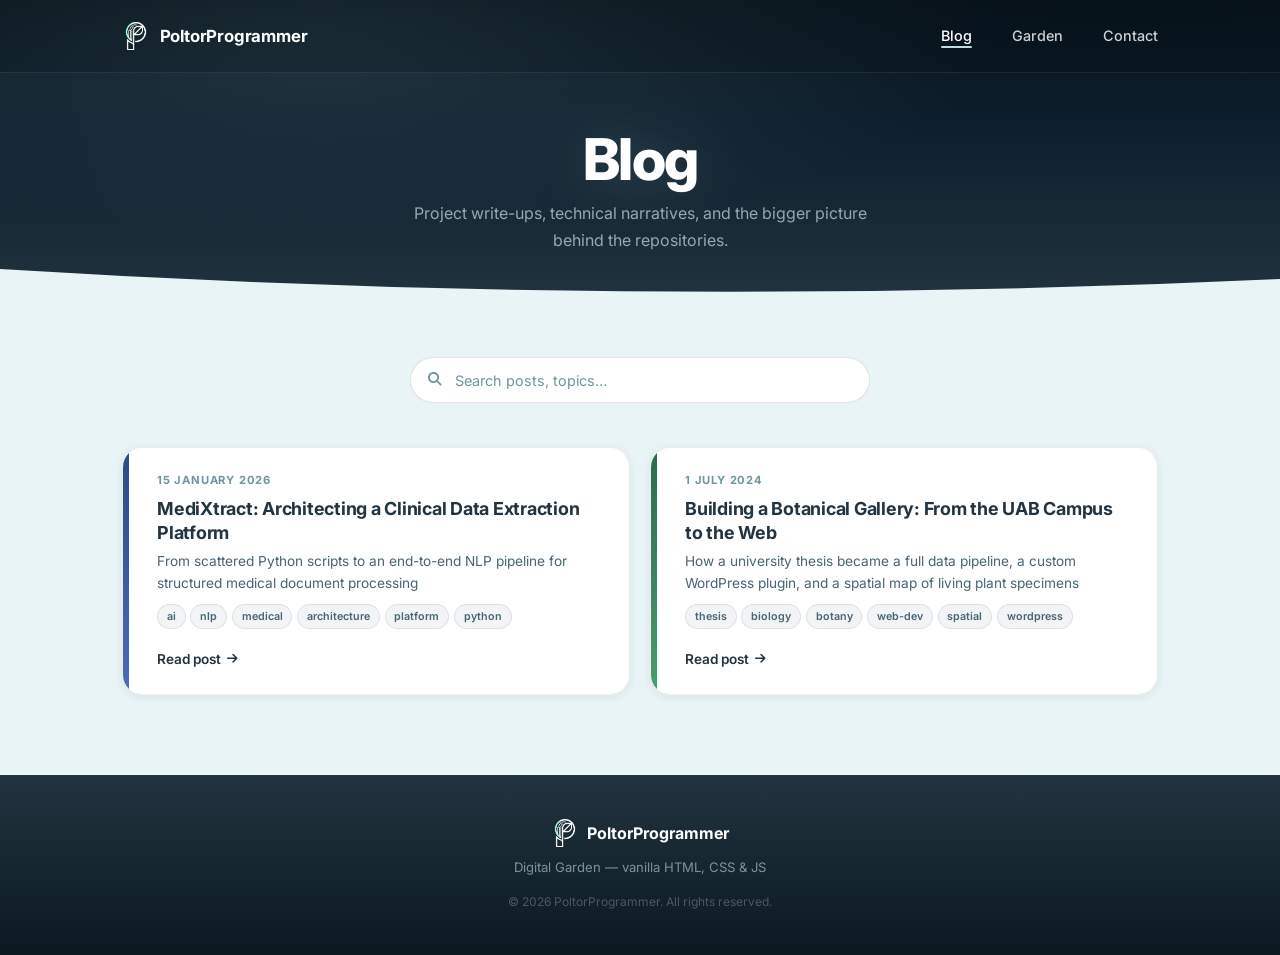
==== blog.html @ 1cb0431d "Refactor portfolio to a blog system, remove old projects, and update page styles" ====
<!DOCTYPE html>
<html lang="en">
<head>
    <meta charset="UTF-8">
    <meta name="viewport" content="width=device-width, initial-scale=1.0">
    <title>Blog — PoltorProgrammer</title>
    <meta name="description" content="Project write-ups, technical narratives, and cross-repository context for the work behind the garden.">

    <link rel="preconnect" href="https://fonts.googleapis.com">
    <link rel="preconnect" href="https://fonts.gstatic.com" crossorigin>
    <link href="https://fonts.googleapis.com/css2?family=Inter:wght@300;400;500;600;700;800&display=swap" rel="stylesheet">
    <link rel="stylesheet" href="https://cdnjs.cloudflare.com/ajax/libs/font-awesome/6.5.0/css/all.min.css">
    <link rel="icon" type="image/png" href="assets/logo/logo-poltorprogrammer-squared.png">
    <link rel="stylesheet" href="css/style.css">
</head>
<body>

    <!-- ── Navbar ────────────────────────────────────────── -->
    <nav class="navbar scrolled" id="navbar">
        <div class="nav-container">
            <a href="index.html" class="nav-logo">
                <span class="logo-icon"><img src="assets/logo/logo-poltorprogrammer-squared.png" alt="PoltorProgrammer Logo" class="logo-img"></span>
                <span>PoltorProgrammer</span>
            </a>
            <ul class="nav-links">
                <li><a href="blog.html"   class="nav-link active-page">Blog</a></li>
                <li><a href="garden.html" class="nav-link">Garden</a></li>
                <li><a href="contact.html" class="nav-link">Contact</a></li>
            </ul>
            <button class="hamburger" id="hamburger" aria-label="Toggle menu">
                <span></span><span></span><span></span>
            </button>
        </div>
        <div class="mobile-nav" id="mobile-nav">
            <a href="blog.html"    class="mobile-link">Blog</a>
            <a href="garden.html"  class="mobile-link">Garden</a>
            <a href="contact.html" class="mobile-link">Contact</a>
        </div>
    </nav>

    <!-- ── Page Header ───────────────────────────────────── -->
    <header class="page-header">
        <div class="container">
            <h1 class="page-header-title">Blog</h1>
            <p class="page-header-sub">Project write-ups, technical narratives, and the bigger picture behind the repositories.</p>
        </div>
        <div class="page-header-curve">
            <svg viewBox="0 0 1440 40" preserveAspectRatio="none" xmlns="http://www.w3.org/2000/svg">
                <path d="M0,0 Q720,40 1440,10 L1440,40 L0,40 Z" fill="#e8f4f6"/>
            </svg>
        </div>
    </header>

    <!-- ── Blog listing ──────────────────────────────────── -->
    <section class="projects-section" style="padding-top:3rem;">
        <div class="container">

            <div class="controls" style="justify-content:flex-start;">
                <div class="search-wrapper">
                    <i class="fas fa-search search-icon"></i>
                    <input type="text" id="search-input" class="search-input" placeholder="Search posts, topics…">
                </div>
            </div>

            <div class="blog-grid" id="blog-grid">
                <div class="blog-loading" id="blog-loading">
                    <div class="loading-spinner"></div>
                    <p>Loading posts…</p>
                </div>
            </div>

            <div class="no-results" id="no-results" style="display:none">
                <i class="fas fa-pencil-alt"></i>
                <p>No posts match your search.</p>
            </div>

        </div>
    </section>

    <!-- ── Footer ────────────────────────────────────────── -->
    <footer class="footer">
        <div class="container">
            <div class="footer-content">
                <div class="footer-brand">
                    <span class="logo-icon"><img src="assets/logo/logo-poltorprogrammer-squared.png" alt="PoltorProgrammer Logo" class="logo-img"></span>
                    <span>PoltorProgrammer</span>
                </div>
                <p class="footer-tagline">Digital Garden — vanilla HTML, CSS &amp; JS</p>
                <p class="footer-copy">© 2026 PoltorProgrammer. All rights reserved.</p>
            </div>
        </div>
    </footer>

    <script src="js/blog.js"></script>
</body>
</html>
---- css/style.css ----
/* =============================================
   VARIABLES & RESET
   ============================================= */
:root {
    --primary:       #476573;
    --primary-light: #6f959e;
    --primary-dark:  #223440;
    --secondary:     #a44125;
    --accent:        #bedde2;
    --bg:            #e8f4f6;
    --text-dark:     #223440;
    --text-mid:      #476573;
    --text-light:    #6f959e;
    --white:         #ffffff;

    --glass:         rgba(255, 255, 255, 0.08);
    --glass-border:  rgba(255, 255, 255, 0.15);

    --shadow-sm:  0 2px 8px  rgba(34, 52, 64, 0.08);
    --shadow-md:  0 4px 20px rgba(34, 52, 64, 0.12);
    --shadow-lg:  0 8px 40px rgba(34, 52, 64, 0.18);
    --shadow-glow:0 0 30px   rgba(111, 149, 158, 0.25);

    --radius-sm: 6px;
    --radius-md: 12px;
    --radius-lg: 20px;
    --radius-xl: 50px;

    --transition:      0.3s ease;
    --transition-slow: 0.5s cubic-bezier(0.4, 0, 0.2, 1);

    --container:  1100px;
    --nav-height: 72px;
}

*, *::before, *::after { box-sizing: border-box; margin: 0; padding: 0; }
html { scroll-behavior: smooth; }
body {
    font-family: 'Inter', -apple-system, BlinkMacSystemFont, sans-serif;
    font-size: 16px;
    line-height: 1.6;
    color: var(--text-dark);
    background: var(--bg);
    overflow-x: hidden;
}
a { text-decoration: none; color: inherit; }
img { max-width: 100%; height: auto; display: block; }

.container {
    max-width: var(--container);
    margin: 0 auto;
    padding: 0 2rem;
}

/* =============================================
   NAVBAR
   ============================================= */
.navbar {
    position: fixed;
    top: 0; left: 0; right: 0;
    z-index: 1000;
    background: rgba(7, 18, 25, 0.2);
    backdrop-filter: blur(20px);
    -webkit-backdrop-filter: blur(20px);
    border-bottom: 1px solid rgba(255, 255, 255, 0.08);
    transition: background var(--transition);
}
.navbar.scrolled {
    background: rgba(7, 18, 25, 0.88);
}
.nav-container {
    display: flex;
    align-items: center;
    justify-content: space-between;
    height: var(--nav-height);
    max-width: var(--container);
    margin: 0 auto;
    padding: 0 2rem;
}
.nav-logo {
    display: flex;
    align-items: center;
    gap: 0.6rem;
    font-weight: 700;
    font-size: 1.05rem;
    color: var(--white);
    letter-spacing: -0.2px;
}
.logo-icon { font-size: 1.3rem; display: flex; align-items: center; }
.logo-img {
    height: 28px;
    width: 28px;
    object-fit: contain;
    border-radius: var(--radius-sm);
    display: block;
}
.nav-links {
    display: flex;
    list-style: none;
    gap: 2.5rem;
}
.nav-link {
    color: rgba(255, 255, 255, 0.8);
    font-size: 0.9rem;
    font-weight: 500;
    position: relative;
    transition: color var(--transition);
}
.nav-link::after {
    content: '';
    position: absolute;
    bottom: -4px; left: 0;
    width: 0; height: 2px;
    background: var(--accent);
    border-radius: 2px;
    transition: width var(--transition);
}
.nav-link:hover { color: var(--white); }
.nav-link:hover::after,
.nav-link.active-page::after { width: 100%; }
.nav-link.active-page { color: var(--white); }

.hamburger {
    display: none;
    flex-direction: column;
    gap: 5px;
    background: none;
    border: none;
    cursor: pointer;
    padding: 4px;
}
.hamburger span {
    display: block;
    width: 24px; height: 2px;
    background: var(--white);
    border-radius: 2px;
    transition: var(--transition);
}
.hamburger.open span:nth-child(1) { transform: translateY(7px) rotate(45deg); }
.hamburger.open span:nth-child(2) { opacity: 0; }
.hamburger.open span:nth-child(3) { transform: translateY(-7px) rotate(-45deg); }

.mobile-nav {
    display: none;
    flex-direction: column;
    background: rgba(7, 18, 25, 0.97);
    backdrop-filter: blur(20px);
}
.mobile-nav.open { display: flex; }
.mobile-link {
    color: rgba(255, 255, 255, 0.8);
    font-weight: 500;
    font-size: 0.95rem;
    padding: 1rem 2rem;
    border-bottom: 1px solid rgba(255, 255, 255, 0.05);
    transition: color var(--transition), background var(--transition);
}
.mobile-link:hover {
    color: var(--white);
    background: rgba(255, 255, 255, 0.04);
}

/* =============================================
   HERO
   ============================================= */
.hero {
    position: relative;
    min-height: 100vh;
    display: flex;
    align-items: center;
    justify-content: center;
    overflow: hidden;
    background:
        radial-gradient(ellipse at 25% 15%, rgba(111, 149, 158, 0.2) 0%, transparent 45%),
        linear-gradient(180deg, rgba(7, 18, 25, 0.65) 0%, rgba(34, 52, 64, 0.65) 100%),
        url('../assets/landscape/main_page-background-lowpoly_clean_aquascape.png') no-repeat center center;
    background-size: cover;
}
.particles-container {
    position: absolute;
    inset: 0;
    pointer-events: none;
    overflow: hidden;
}
.hero-content {
    position: relative;
    z-index: 2;
    text-align: center;
    padding: 2rem;
    max-width: 820px;
}
.hero-greeting {
    color: var(--accent);
    font-weight: 500;
    font-size: 0.9rem;
    letter-spacing: 3px;
    text-transform: uppercase;
    margin-bottom: 0.75rem;
    opacity: 0.85;
    animation: fadeUp 0.8s ease both 0.2s;
}
.hero-name {
    font-size: clamp(2.8rem, 7vw, 5.5rem);
    font-weight: 800;
    color: var(--white);
    letter-spacing: -2.5px;
    line-height: 1.05;
    margin-bottom: 1rem;
    filter: drop-shadow(0 0 40px rgba(190, 221, 226, 0.25));
    animation: fadeUp 0.8s ease both 0.4s;
}
.hero-typewriter {
    font-size: clamp(1rem, 2.5vw, 1.35rem);
    color: rgba(190, 221, 226, 0.9);
    font-weight: 400;
    margin-bottom: 2.5rem;
    min-height: 2rem;
    animation: fadeUp 0.8s ease both 0.6s;
}
.typewriter-cursor {
    animation: blink 1s step-end infinite;
    color: var(--accent);
}
@keyframes blink {
    0%, 100% { opacity: 1; }
    50%       { opacity: 0; }
}
@keyframes fadeUp {
    from { opacity: 0; transform: translateY(22px); }
    to   { opacity: 1; transform: translateY(0);    }
}

/* Stats strip */
.stats-strip {
    display: inline-flex;
    align-items: center;
    gap: 1.5rem;
    background: var(--glass);
    backdrop-filter: blur(14px);
    -webkit-backdrop-filter: blur(14px);
    border: 1px solid var(--glass-border);
    border-radius: var(--radius-xl);
    padding: 0.85rem 2rem;
    margin-bottom: 2.5rem;
    animation: fadeUp 0.8s ease both 0.8s;
}
.stat {
    display: flex;
    flex-direction: column;
    align-items: center;
    gap: 2px;
}
.stat-number {
    font-size: 1.45rem;
    font-weight: 800;
    color: var(--white);
    line-height: 1;
}
.stat-label {
    font-size: 0.65rem;
    font-weight: 600;
    color: rgba(190, 221, 226, 0.65);
    text-transform: uppercase;
    letter-spacing: 0.8px;
    white-space: nowrap;
}
.stat-divider {
    width: 1px;
    height: 2.5rem;
    background: rgba(255, 255, 255, 0.12);
}

/* CTA buttons */
.hero-cta {
    display: flex;
    gap: 1rem;
    justify-content: center;
    flex-wrap: wrap;
    animation: fadeUp 0.8s ease both 1s;
}
.btn {
    display: inline-flex;
    align-items: center;
    gap: 0.5rem;
    padding: 0.85rem 1.8rem;
    border-radius: var(--radius-xl);
    font-family: inherit;
    font-size: 0.9rem;
    font-weight: 600;
    cursor: pointer;
    border: none;
    transition: transform var(--transition), box-shadow var(--transition), background var(--transition);
    position: relative;
    overflow: hidden;
}
.btn::before {
    content: '';
    position: absolute;
    top: 0; left: -100%;
    width: 100%; height: 100%;
    background: linear-gradient(90deg, transparent, rgba(255,255,255,0.15), transparent);
    transition: left 0.5s ease;
}
.btn:hover::before { left: 100%; }
.btn-primary {
    background: linear-gradient(135deg, var(--primary), var(--primary-light));
    color: var(--white);
    box-shadow: 0 4px 20px rgba(71, 101, 115, 0.45);
}
.btn-primary:hover {
    transform: translateY(-3px);
    box-shadow: 0 8px 30px rgba(71, 101, 115, 0.55);
}
.btn-outline {
    background: var(--glass);
    backdrop-filter: blur(12px);
    color: var(--white);
    border: 1px solid var(--glass-border);
}
.btn-outline:hover {
    transform: translateY(-3px);
    background: rgba(255, 255, 255, 0.14);
    border-color: rgba(190, 221, 226, 0.35);
}

/* Curve divider */
.hero-curve {
    position: absolute;
    bottom: 0; left: 0; right: 0;
    pointer-events: none;
}
.hero-curve svg { display: block; width: 100%; height: 70px; }

/* =============================================
   PARTICLES
   ============================================= */
.particle {
    position: absolute;
    pointer-events: none;
    will-change: transform, opacity;
}
.particle.bubble {
    border-radius: 50%;
    background: radial-gradient(circle at 35% 35%,
        rgba(190, 221, 226, 0.8),
        rgba(111, 149, 158, 0.3)
    );
    animation: floatUp linear infinite;
}
.particle.bubble.large {
    background: transparent;
    border: 1px solid rgba(190, 221, 226, 0.18);
}
.particle.fish {
    animation: swim linear infinite;
    line-height: 1;
    display: block;
    user-select: none;
}
@keyframes floatUp {
    0%   { transform: translateY(110vh) translateX(0);              opacity: 0; }
    8%   { opacity: 1; }
    85%  { opacity: 0.7; }
    100% { transform: translateY(-80px) translateX(var(--drift, 40px)); opacity: 0; }
}
@keyframes swim {
    0%     { transform: translateX(-60px) scaleX(-1);  opacity: 0; }
    5%     { opacity: 0.45; }
    49%    { transform: translateX(110vw) scaleX(-1);  opacity: 0.45; }
    50%    { transform: translateX(110vw) scaleX(1);   opacity: 0.45; }
    95%    { opacity: 0.45; }
    100%   { transform: translateX(-60px) scaleX(1);   opacity: 0; }
}

/* =============================================
   SECTION COMMON
   ============================================= */
.section-header {
    text-align: center;
    margin-bottom: 3rem;
}
.section-title {
    font-size: clamp(1.9rem, 4vw, 2.8rem);
    font-weight: 800;
    color: var(--text-dark);
    letter-spacing: -1px;
    line-height: 1.15;
    margin-bottom: 0.65rem;
}
.section-subtitle {
    font-size: 1rem;
    color: var(--text-mid);
    max-width: 480px;
    margin: 0 auto;
    line-height: 1.65;
}

/* =============================================
   PROJECTS SECTION
   ============================================= */
.projects-section {
    padding: 6rem 0 5rem;
    background: var(--bg);
}

/* Controls */
.controls {
    display: flex;
    flex-direction: column;
    align-items: center;
    gap: 1.25rem;
    margin-bottom: 2.75rem;
}
.search-wrapper {
    position: relative;
    width: 100%;
    max-width: 460px;
}
.search-icon {
    position: absolute;
    left: 1.1rem;
    top: 50%;
    transform: translateY(-50%);
    color: var(--text-light);
    font-size: 0.85rem;
    pointer-events: none;
}
.search-input {
    width: 100%;
    padding: 0.85rem 1.1rem 0.85rem 2.75rem;
    border: 1.5px solid rgba(71, 101, 115, 0.18);
    border-radius: var(--radius-xl);
    background: var(--white);
    font-family: inherit;
    font-size: 0.9rem;
    color: var(--text-dark);
    outline: none;
    transition: border-color var(--transition), box-shadow var(--transition);
}
.search-input:focus {
    border-color: var(--primary);
    box-shadow: 0 0 0 3px rgba(71, 101, 115, 0.1);
}
.search-input::placeholder { color: var(--text-light); }

.filter-tabs {
    display: flex;
    gap: 0.5rem;
    flex-wrap: wrap;
    justify-content: center;
}
.filter-btn {
    padding: 0.45rem 1.15rem;
    border-radius: var(--radius-xl);
    border: 1.5px solid rgba(71, 101, 115, 0.18);
    background: var(--white);
    color: var(--text-mid);
    font-family: inherit;
    font-size: 0.82rem;
    font-weight: 500;
    cursor: pointer;
    transition: var(--transition);
}
.filter-btn:hover {
    border-color: var(--primary);
    color: var(--primary);
}
.filter-btn.active {
    background: var(--primary-dark);
    border-color: var(--primary-dark);
    color: var(--white);
}

/* Grid */
.project-grid {
    display: grid;
    grid-template-columns: repeat(auto-fill, minmax(310px, 1fr));
    gap: 1.75rem;
}

/* Loading & empty states */
.grid-loading {
    grid-column: 1 / -1;
    display: flex;
    flex-direction: column;
    align-items: center;
    gap: 1rem;
    padding: 4rem;
    color: var(--text-light);
    font-size: 0.9rem;
}
.loading-spinner {
    width: 38px; height: 38px;
    border: 3px solid rgba(71, 101, 115, 0.12);
    border-top-color: var(--primary);
    border-radius: 50%;
    animation: spin 0.75s linear infinite;
}
@keyframes spin { to { transform: rotate(360deg); } }

.no-results {
    text-align: center;
    padding: 4rem;
    color: var(--text-light);
}
.no-results i {
    font-size: 2rem;
    display: block;
    margin-bottom: 0.75rem;
    opacity: 0.35;
}

/* =============================================
   PROJECT CARD
   ============================================= */
.project-card {
    background: var(--white);
    border-radius: var(--radius-lg);
    overflow: hidden;
    border: 1px solid rgba(71, 101, 115, 0.1);
    box-shadow: var(--shadow-sm);
    display: flex;
    flex-direction: column;
    transition: transform var(--transition), box-shadow var(--transition), border-color var(--transition);
    text-decoration: none;
    color: inherit;
    cursor: pointer;
}
.project-card:hover {
    transform: translateY(-8px);
    box-shadow: var(--shadow-lg), var(--shadow-glow);
    border-color: rgba(71, 101, 115, 0.22);
}

.card-cover {
    position: relative;
    height: 155px;
    overflow: hidden;
    background-size: cover;
    background-position: center;
    flex-shrink: 0;
}
.card-cover-gradient {
    position: absolute;
    inset: 0;
}
.card-cover-gradient.nature,
.card-cover-gradient.natural,
.card-cover-gradient.botanics,
.card-cover-gradient.botanical { background: linear-gradient(135deg, #122b1d 0%, #235c3f 55%, #4a9e6e 100%); }
.card-cover-gradient.ai        { background: linear-gradient(135deg, #071219 0%, #0f2233 55%, #1a3649 100%); }
.card-cover-gradient.medical   { background: linear-gradient(135deg, #111d38 0%, #253d6e 55%, #4a6db8 100%); }
.card-cover-gradient.language  { background: linear-gradient(135deg, #3d3005 0%, #6e580e 55%, #cca525 100%); }
.card-cover-gradient.designs   { background: linear-gradient(135deg, #3d1b05 0%, #6e330e 55%, #cc6a25 100%); }
.card-cover-gradient.blogs     { background: linear-gradient(135deg, #092c30 0%, #195b63 55%, #3d9aa6 100%); }
.card-cover-gradient.games     { background: linear-gradient(135deg, #2e0e30 0%, #622563 55%, #a84da9 100%); }
.card-cover-gradient.tools     { background: linear-gradient(135deg, #18222f 0%, #2f3e4f 55%, #4f637a 100%); }
.card-cover-gradient.default   { background: linear-gradient(135deg, #223440 0%, #476573 55%, #6f959e 100%); }

.card-cover-icon {
    position: absolute;
    top: 50%; left: 50%;
    transform: translate(-50%, -50%);
    font-size: 2.8rem;
    opacity: 0.45;
    user-select: none;
    pointer-events: none;
    line-height: 1;
}
.card-badges {
    position: absolute;
    top: 0.7rem; left: 0.7rem;
    display: flex;
    gap: 0.4rem;
    flex-wrap: wrap;
}

/* Badges (shared) */
.badge {
    display: inline-flex;
    align-items: center;
    gap: 0.25rem;
    padding: 0.2rem 0.6rem;
    border-radius: var(--radius-xl);
    font-size: 0.68rem;
    font-weight: 700;
    letter-spacing: 0.2px;
    backdrop-filter: blur(8px);
    white-space: nowrap;
}
.badge-private  { background: rgba(164, 65, 37, 0.85);  color: var(--white); }
.badge-public   { background: rgba(60, 120, 60, 0.85);   color: var(--white); }
.badge-wip      { background: rgba(255, 129, 78, 0.85);  color: var(--white); }
.badge-category { background: rgba(7, 18, 25, 0.65);    color: rgba(255,255,255,0.88); text-transform: capitalize; }
.badge-status   { background: rgba(255, 255, 255, 0.12); color: var(--white); border: 1px solid rgba(255, 255, 255, 0.25); }
.badge-blog {
    position: absolute;
    bottom: 0.7rem; right: 0.7rem;
    background: rgba(191, 155, 12, 0.88);
    color: #fff8dc;
    border: 1px solid rgba(255, 230, 80, 0.35);
    cursor: pointer;
    transition: background var(--transition);
}
.badge-blog:hover { background: rgba(212, 176, 20, 1); }

.card-body {
    padding: 1.4rem 1.5rem 1.5rem;
    flex: 1;
    display: flex;
    flex-direction: column;
    gap: 0.55rem;
}
.card-title {
    font-size: 1.1rem;
    font-weight: 700;
    color: var(--text-dark);
    line-height: 1.3;
    letter-spacing: -0.25px;
}
.card-subtitle {
    font-size: 0.85rem;
    color: var(--text-mid);
    line-height: 1.55;
    flex: 1;
    display: -webkit-box;
    -webkit-line-clamp: 3;
    -webkit-box-orient: vertical;
    overflow: hidden;
}
.card-tech {
    display: flex;
    gap: 0.35rem;
    flex-wrap: wrap;
    margin-top: 0.1rem;
}
.tech-pill {
    padding: 0.18rem 0.55rem;
    background: rgba(71, 101, 115, 0.07);
    border: 1px solid rgba(71, 101, 115, 0.14);
    border-radius: var(--radius-xl);
    font-size: 0.7rem;
    font-weight: 500;
    color: var(--primary);
}
.btn-read-more {
    display: inline-flex;
    align-items: center;
    gap: 0.4rem;
    margin-top: auto;
    padding-top: 0.75rem;
    align-self: flex-start;
    font-size: 0.85rem;
    font-weight: 600;
    color: var(--primary-dark);
    transition: gap var(--transition), color var(--transition);
    pointer-events: none;
}
.btn-read-more i { font-size: 0.75rem; transition: transform var(--transition); }
.project-card:hover .btn-read-more { color: var(--primary); gap: 0.65rem; }
.project-card:hover .btn-read-more i { transform: translateX(4px); }

/* =============================================
   CONTACT SECTION
   ============================================= */
.contact-section {
    padding: 6rem 0;
    background: linear-gradient(180deg, var(--bg) 0%, rgba(71, 101, 115, 0.07) 100%);
}
.contact-grid {
    display: grid;
    grid-template-columns: repeat(auto-fit, minmax(270px, 1fr));
    gap: 1.1rem;
    max-width: 920px;
    margin: 0 auto;
}
.contact-card {
    display: flex;
    align-items: center;
    gap: 1.2rem;
    padding: 1.4rem 1.6rem;
    background: var(--white);
    border: 1px solid rgba(71, 101, 115, 0.1);
    border-radius: var(--radius-lg);
    box-shadow: var(--shadow-sm);
    transition: transform var(--transition), box-shadow var(--transition), border-color var(--transition);
}
.contact-card:hover {
    transform: translateY(-5px);
    box-shadow: var(--shadow-md);
    border-color: rgba(71, 101, 115, 0.22);
}
.contact-icon {
    width: 50px; height: 50px;
    border-radius: var(--radius-md);
    background: linear-gradient(135deg, var(--primary-dark), var(--primary));
    display: flex;
    align-items: center;
    justify-content: center;
    color: var(--white);
    font-size: 1.2rem;
    flex-shrink: 0;
}
.contact-info {
    flex: 1;
    display: flex;
    flex-direction: column;
    gap: 2px;
    min-width: 0;
}
.contact-label {
    font-size: 0.7rem;
    font-weight: 700;
    text-transform: uppercase;
    letter-spacing: 0.6px;
    color: var(--text-light);
}
.contact-value {
    font-size: 0.9rem;
    font-weight: 600;
    color: var(--text-dark);
    white-space: nowrap;
    overflow: hidden;
    text-overflow: ellipsis;
}
.contact-arrow {
    color: var(--text-light);
    font-size: 0.85rem;
    flex-shrink: 0;
    transition: transform var(--transition), color var(--transition);
}
.contact-card:hover .contact-arrow {
    transform: translateX(4px);
    color: var(--primary);
}

/* =============================================
   FOOTER
   ============================================= */
.footer {
    background: linear-gradient(180deg, var(--primary-dark) 0%, #0a1820 100%);
    padding: 2.75rem 0;
    text-align: center;
}
.footer-content {
    display: flex;
    flex-direction: column;
    align-items: center;
    gap: 0.6rem;
}
.footer-brand {
    display: flex;
    align-items: center;
    gap: 0.5rem;
    font-size: 1rem;
    font-weight: 700;
    color: var(--white);
}
.footer-tagline {
    font-size: 0.82rem;
    color: rgba(190, 221, 226, 0.6);
}
.footer-copy {
    font-size: 0.75rem;
    color: rgba(255, 255, 255, 0.25);
    margin-top: 0.25rem;
}

/* =============================================
   PROJECT DETAIL PAGE  (project.html)
   ============================================= */
.project-header {
    position: relative;
    min-height: 52vh;
    display: flex;
    flex-direction: column;
    justify-content: flex-end;
    padding-top: calc(var(--nav-height) + 1.5rem);
    padding-bottom: 3rem;
    overflow: hidden;
    background:
        radial-gradient(ellipse at 20% 20%, rgba(111, 149, 158, 0.22) 0%, transparent 50%),
        linear-gradient(180deg, #071219 0%, #0d1e2c 30%, #112838 60%, #223440 100%);
}
.project-header.cover-nature,
.project-header.cover-natural,
.project-header.cover-botanics,
.project-header.cover-botanical { background: linear-gradient(180deg, #0a1f14 0%, #1a3d2e 40%, #2e5a40 100%); }
.project-header.cover-ai        { background: linear-gradient(180deg, #071219 0%, #0d1e2c 40%, #1a3649 100%); }
.project-header.cover-medical   { background: linear-gradient(180deg, #0a1220 0%, #1a2b4a 40%, #2d4678 100%); }
.project-header.cover-language  { background: linear-gradient(180deg, #2b2203 0%, #4f3f0a 40%, #8c7112 100%); }
.project-header.cover-designs   { background: linear-gradient(180deg, #2b1303 0%, #4f250a 40%, #8c4212 100%); }
.project-header.cover-blogs     { background: linear-gradient(180deg, #051d20 0%, #0f4047 40%, #1c6e7a 100%); }
.project-header.cover-games     { background: linear-gradient(180deg, #1e0a1e 0%, #3c1640 40%, #622564 100%); }
.project-header.cover-tools     { background: linear-gradient(180deg, #101822 0%, #222d3b 40%, #3a4b5e 100%); }
.project-header.has-image { background-size: cover; background-position: center; }
.project-header.has-image::before {
    content: '';
    position: absolute;
    inset: 0;
    background: linear-gradient(to top, rgba(7,18,25,0.9) 0%, rgba(7,18,25,0.3) 100%);
}

.project-header .container { position: relative; z-index: 2; }

.back-link {
    display: inline-flex;
    align-items: center;
    gap: 0.5rem;
    color: rgba(190, 221, 226, 0.7);
    font-size: 0.85rem;
    font-weight: 500;
    margin-bottom: 2rem;
    transition: color var(--transition);
}
.back-link:hover { color: var(--accent); }
.back-link i { font-size: 0.8rem; }

.project-header-content { max-width: 760px; }

.project-badges {
    display: flex;
    gap: 0.5rem;
    flex-wrap: wrap;
    margin-bottom: 1rem;
}
.project-title {
    font-size: clamp(2rem, 5vw, 3.5rem);
    font-weight: 800;
    color: var(--white);
    letter-spacing: -1.5px;
    line-height: 1.1;
    margin-bottom: 0.75rem;
}
.project-subtitle {
    font-size: clamp(0.95rem, 2vw, 1.1rem);
    color: rgba(190, 221, 226, 0.8);
    line-height: 1.65;
    margin-bottom: 1.25rem;
    max-width: 640px;
}
.project-tech {
    display: flex;
    gap: 0.4rem;
    flex-wrap: wrap;
    margin-bottom: 1.5rem;
}
.project-tech .tech-pill {
    background: rgba(255, 255, 255, 0.1);
    border-color: rgba(255, 255, 255, 0.18);
    color: rgba(190, 221, 226, 0.9);
}
.project-actions {
    display: flex;
    gap: 0.75rem;
    flex-wrap: wrap;
}
.btn-action {
    display: inline-flex;
    align-items: center;
    gap: 0.5rem;
    padding: 0.7rem 1.4rem;
    border-radius: var(--radius-xl);
    font-size: 0.875rem;
    font-weight: 600;
    transition: transform var(--transition), box-shadow var(--transition);
    position: relative;
    overflow: hidden;
}
.btn-action::before {
    content: '';
    position: absolute;
    top: 0; left: -100%;
    width: 100%; height: 100%;
    background: linear-gradient(90deg, transparent, rgba(255,255,255,0.12), transparent);
    transition: left 0.5s;
}
.btn-action:hover::before { left: 100%; }
.btn-git {
    background: rgba(255,255,255,0.12);
    color: var(--white);
    border: 1px solid rgba(255,255,255,0.18);
    backdrop-filter: blur(10px);
}
.btn-git:hover { transform: translateY(-2px); box-shadow: 0 4px 15px rgba(0,0,0,0.2); }
.btn-demo {
    background: var(--primary);
    color: var(--white);
    box-shadow: 0 4px 14px rgba(71,101,115,0.4);
}
.btn-demo:hover { transform: translateY(-2px); box-shadow: 0 6px 20px rgba(71,101,115,0.5); }
.btn-blog {
    background: rgba(191, 155, 12, 0.88);
    color: #fff8dc;
    border: 1px solid rgba(255, 230, 80, 0.3);
    box-shadow: 0 4px 14px rgba(191, 155, 12, 0.35);
}
.btn-blog:hover { transform: translateY(-2px); box-shadow: 0 6px 20px rgba(191, 155, 12, 0.5); }

/* Markdown body */
.project-main {
    padding: 3.5rem 0 5rem;
    background: var(--bg);
}
.markdown-body {
    max-width: 760px;
    font-size: 1rem;
    line-height: 1.78;
    color: var(--text-dark);
    text-align: justify;
}
.markdown-body h1,
.markdown-body h2,
.markdown-body h3,
.markdown-body h4 {
    color: var(--primary-dark);
    font-weight: 700;
    letter-spacing: -0.4px;
    margin: 2rem 0 0.75rem;
    line-height: 1.25;
}
.markdown-body h1 { font-size: 1.9rem; letter-spacing: -0.8px; }
.markdown-body h2 { font-size: 1.45rem; border-bottom: 2px solid rgba(71,101,115,0.12); padding-bottom: 0.4rem; }
.markdown-body h3 { font-size: 1.15rem; }
.markdown-body p  { margin-bottom: 1.1rem; }
.markdown-body ul,
.markdown-body ol { margin: 0.75rem 0 1.1rem 1.5rem; }
.markdown-body li { margin-bottom: 0.4rem; }
.markdown-body strong { font-weight: 700; color: var(--entry-accent, var(--primary-dark)); }
.markdown-body em { font-style: italic; color: var(--text-mid); }
.markdown-body code {
    background: rgba(71,101,115,0.09);
    border: 1px solid rgba(71,101,115,0.15);
    border-radius: 4px;
    padding: 0.15em 0.45em;
    font-size: 0.88em;
    font-family: 'Fira Code', 'Cascadia Code', monospace;
    color: var(--secondary);
}
.markdown-body pre {
    background: var(--primary-dark);
    border-radius: var(--radius-md);
    padding: 1.4rem 1.6rem;
    overflow-x: auto;
    margin: 1.25rem 0;
}
.markdown-body pre code {
    background: none;
    border: none;
    padding: 0;
    color: var(--accent);
    font-size: 0.88rem;
}
.markdown-body blockquote {
    border-left: 3px solid var(--primary-light);
    padding-left: 1.2rem;
    color: var(--text-mid);
    font-style: italic;
    margin: 1.25rem 0;
}
.markdown-body img {
    border-radius: var(--radius-md);
    box-shadow: var(--shadow-md);
    margin: 1.5rem auto;
    max-width: 100%;
}
.markdown-body a {
    color: var(--primary);
    text-decoration: underline;
    text-underline-offset: 3px;
    transition: color var(--transition);
}
.markdown-body a:hover { color: var(--primary-dark); }
.markdown-body hr {
    border: none;
    border-top: 1px solid rgba(71,101,115,0.15);
    margin: 2rem 0;
}

/* =============================================
   POST LAYOUT — two-column with ToC sidebar
   ============================================= */
.post-layout {
    display: grid;
    grid-template-columns: 1fr 220px;
    gap: 4rem;
    align-items: start;
}
.post-content { min-width: 0; }

.toc-sidebar {
    position: sticky;
    top: calc(var(--nav-height) + 2rem);
    max-height: calc(100vh - var(--nav-height) - 4rem);
    overflow-y: auto;
    scrollbar-width: none;
}
.toc-sidebar::-webkit-scrollbar { display: none; }

.toc-title {
    font-size: 0.75rem;
    font-weight: 700;
    text-transform: uppercase;
    letter-spacing: 0.9px;
    color: var(--text-light);
    margin-bottom: 0.85rem;
}

.toc-list {
    list-style: none;
    padding: 0;
    margin: 0;
    border-left: 1px solid rgba(71, 101, 115, 0.15);
}

.toc-link {
    display: block;
    padding: 0.28rem 0 0.28rem 0.85rem;
    font-size: 0.9rem;
    color: var(--text-light);
    text-decoration: none;
    border-left: 2px solid transparent;
    margin-left: -1px;
    line-height: 1.45;
    transition: color var(--transition), border-color var(--transition);
}
.toc-link:hover { color: var(--text-dark); }
.toc-link.active {
    color: var(--primary);
    border-left-color: var(--primary);
    font-weight: 600;
}

.toc-link[data-level="2"] { padding-left: 1.5rem; font-size: 0.85rem; }
.toc-link[data-level="3"] { padding-left: 2.15rem; font-size: 0.8rem; }

/* Heading anchor icon */
.heading-anchor {
    display: inline-block;
    margin-left: 0.45rem;
    font-size: 0.75em;
    color: var(--text-light);
    text-decoration: none;
    opacity: 0;
    transition: opacity var(--transition);
    vertical-align: middle;
    user-select: none;
}
.markdown-body h1:hover .heading-anchor,
.markdown-body h2:hover .heading-anchor,
.markdown-body h3:hover .heading-anchor { opacity: 1; }
.heading-anchor:hover { color: var(--primary); }

@media (max-width: 1024px) {
    .post-layout { grid-template-columns: 1fr; }
    .toc-sidebar { display: none; }
}
.markdown-body table {
    width: 100%;
    border-collapse: collapse;
    margin: 1.5rem 0;
    font-size: 0.9rem;
}
.markdown-body th {
    background: rgba(71,101,115,0.08);
    font-weight: 600;
    color: var(--primary-dark);
    padding: 0.65rem 1rem;
    border: 1px solid rgba(71,101,115,0.15);
    text-align: left;
}
.markdown-body td {
    padding: 0.6rem 1rem;
    border: 1px solid rgba(71,101,115,0.1);
}

/* GitHub-style alert blocks */
.alert-block {
    display: flex;
    flex-direction: column;
    gap: 0.4rem;
    border-left: 4px solid;
    border-radius: 0 var(--radius-sm) var(--radius-sm) 0;
    padding: 0.9rem 1.2rem;
    margin: 1.5rem 0;
}
.alert-block p { margin-bottom: 0; }
.alert-label {
    font-size: 0.72rem;
    font-weight: 700;
    text-transform: uppercase;
    letter-spacing: 0.5px;
}
.alert-note      { border-color: var(--primary);    background: rgba(71,101,115,0.07); }
.alert-note      .alert-label { color: var(--primary); }
.alert-tip       { border-color: #5a7a10; background: rgba(90,122,16,0.07); }
.alert-tip       .alert-label { color: #5a7a10; }
.alert-important { border-color: var(--secondary);  background: rgba(164,65,37,0.07); }
.alert-important .alert-label { color: var(--secondary); }
.alert-warning   { border-color: #d4640a; background: rgba(212,100,10,0.07); }
.alert-warning   .alert-label { color: #d4640a; }
.alert-caution   { border-color: #7a1a10; background: rgba(122,26,16,0.07); }
.alert-caution   .alert-label { color: #7a1a10; }

/* Error state (project.html) */
.error-state {
    text-align: center;
    padding: 6rem 2rem;
    color: var(--text-light);
}
.error-icon { font-size: 3rem; margin-bottom: 1rem; }
.error-state h2 { color: var(--text-dark); font-size: 1.6rem; margin-bottom: 0.6rem; }
.error-state p  { margin-bottom: 2rem; }

/* =============================================
   RESPONSIVE
   ============================================= */
@media (max-width: 768px) {
    .nav-links  { display: none; }
    .hamburger  { display: flex; }

    .hero-name  { letter-spacing: -1.5px; }
    .stats-strip { gap: 1rem; padding: 0.75rem 1.4rem; }

    .project-grid { grid-template-columns: 1fr; }
    .project-title { letter-spacing: -0.8px; }
    .project-main { padding: 2.5rem 0 4rem; }
}

@media (max-width: 480px) {
    .container { padding: 0 1.25rem; }
    .hero-cta   { flex-direction: column; align-items: center; }
    .stats-strip { flex-wrap: wrap; justify-content: center; }
    .stat-divider { display: none; }
    .project-actions { flex-direction: column; }
}

/* =============================================
   PAGE HEADER  (garden.html / contact.html)
   ============================================= */
.page-header {
    padding-top: calc(var(--nav-height) + 3.5rem);
    padding-bottom: 3.5rem;
    background:
        radial-gradient(ellipse at 25% 15%, rgba(111, 149, 158, 0.22) 0%, transparent 50%),
        linear-gradient(180deg, #071219 0%, #0d1e2c 40%, #223440 100%);
    text-align: center;
    position: relative;
    overflow: hidden;
}
.page-header-title {
    font-size: clamp(2.2rem, 5vw, 3.6rem);
    font-weight: 800;
    color: var(--white);
    letter-spacing: -1.5px;
    line-height: 1.1;
    margin-bottom: 0.55rem;
    filter: drop-shadow(0 0 30px rgba(190, 221, 226, 0.2));
    animation: fadeUp 0.7s ease both 0.1s;
}
.page-header-name {
    font-size: clamp(1.2rem, 3vw, 1.6rem);
    font-weight: 700;
    color: var(--accent);
    margin-bottom: 0.25rem;
    animation: fadeUp 0.7s ease both 0.18s;
}
.page-header-role {
    font-size: 0.95rem;
    font-weight: 500;
    color: rgba(255, 255, 255, 0.85);
    margin-bottom: 1rem;
    animation: fadeUp 0.7s ease both 0.22s;
}
.page-header-sub {
    font-size: 1rem;
    color: rgba(190, 221, 226, 0.72);
    max-width: 480px;
    margin: 0 auto;
    line-height: 1.65;
    animation: fadeUp 0.7s ease both 0.25s;
}
.page-header-curve {
    position: absolute;
    bottom: 0; left: 0; right: 0;
    pointer-events: none;
}
.page-header-curve svg { display: block; width: 100%; height: 40px; }

/* =============================================
   ABOUT SECTION  (index.html)
   ============================================= */
.about-section {
    padding: 5.5rem 0 3.5rem;
    background: var(--bg);
}
.about-inner {
    max-width: 620px;
    margin: 0 auto;
    text-align: center;
}
.about-label {
    display: inline-block;
    font-size: 0.7rem;
    font-weight: 700;
    letter-spacing: 2px;
    text-transform: uppercase;
    color: var(--primary);
    background: rgba(71, 101, 115, 0.08);
    border: 1px solid rgba(71, 101, 115, 0.14);
    padding: 0.3rem 0.9rem;
    border-radius: var(--radius-xl);
    margin-bottom: 1.25rem;
}
.about-text {
    font-size: 1.12rem;
    color: var(--text-mid);
    line-height: 1.82;
}
.about-text strong { color: var(--text-dark); font-weight: 700; }

/* =============================================
   DOMAINS SECTION  (index.html)
   ============================================= */
.domains-section {
    padding: 5rem 0 5.5rem;
    background: var(--bg);
}
.domains-intro {
    max-width: 640px;
    margin: 0 auto 2.75rem;
    text-align: center;
    display: flex;
    flex-direction: column;
    align-items: center;
    gap: 0.9rem;
}
.domains-grid {
    display: grid;
    grid-template-columns: repeat(auto-fit, minmax(185px, 1fr));
    gap: 1.1rem;
}
.domain-card {
    display: flex;
    flex-direction: column;
    gap: 0.7rem;
    padding: 1.4rem 1.3rem;
    background: var(--white);
    border: 1px solid rgba(71, 101, 115, 0.1);
    border-radius: var(--radius-lg);
    box-shadow: var(--shadow-sm);
    transition: transform var(--transition), box-shadow var(--transition), border-color var(--transition);
}
.domain-card:hover {
    transform: translateY(-6px);
    box-shadow: var(--shadow-md), var(--shadow-glow);
    border-color: rgba(71, 101, 115, 0.22);
}
.domain-icon-wrap {
    width: 44px; height: 44px;
    border-radius: var(--radius-md);
    display: flex;
    align-items: center;
    justify-content: center;
    font-size: 1.35rem;
    flex-shrink: 0;
}
.domain-icon-wrap.nature,
.domain-icon-wrap.natural,
.domain-icon-wrap.botanics,
.domain-icon-wrap.botanical { background: linear-gradient(135deg, #122b1d, #2d6a4f); }
.domain-icon-wrap.ai        { background: linear-gradient(135deg, #071219, #1a3649); }
.domain-icon-wrap.medical   { background: linear-gradient(135deg, #111d38, #253d6e); }
.domain-icon-wrap.language  { background: linear-gradient(135deg, #3d3005, #856910); }
.domain-icon-wrap.designs   { background: linear-gradient(135deg, #3d1b05, #853e10); }
.domain-icon-wrap.blogs     { background: linear-gradient(135deg, #092c30, #1e7d8a); }
.domain-icon-wrap.games     { background: linear-gradient(135deg, #2e0e30, #622563); }
.domain-icon-wrap.tools     { background: linear-gradient(135deg, #18222f, #3b4d61); }
.domain-name {
    font-size: 0.92rem;
    font-weight: 700;
    color: var(--text-dark);
    letter-spacing: -0.15px;
}
.domain-desc {
    font-size: 0.79rem;
    color: var(--text-light);
    line-height: 1.55;
    flex: 1;
}
.domain-link {
    font-size: 0.78rem;
    font-weight: 600;
    color: var(--primary);
    display: flex;
    align-items: center;
    gap: 0.3rem;
    transition: gap var(--transition), color var(--transition);
    margin-top: 0.1rem;
}
.domain-card:hover .domain-link { gap: 0.55rem; color: var(--primary-dark); }

@media (max-width: 600px) {
    .domains-grid { grid-template-columns: repeat(2, 1fr); }
    .page-header-title { letter-spacing: -0.8px; }
}
@media (max-width: 380px) {
    .domains-grid { grid-template-columns: 1fr; }
}

/* =============================================
   BLOG PREVIEW — Home page section
   ============================================= */
.blog-preview-section {
    padding: 5rem 0 5.5rem;
    background: var(--white);
}
.blog-preview-intro {
    max-width: 640px;
    margin: 0 auto 2.75rem;
    text-align: center;
    display: flex;
    flex-direction: column;
    align-items: center;
    gap: 0.9rem;
}
.blog-preview-title {
    font-size: clamp(1.7rem, 3.5vw, 2.4rem);
    font-weight: 800;
    color: var(--text-dark);
    letter-spacing: -0.75px;
    line-height: 1.2;
}
.blog-preview-body {
    font-size: 1rem;
    color: var(--text-mid);
    line-height: 1.7;
}

/* =============================================
   BLOG — Listing page (blog.html)
   ============================================= */
.blog-grid {
    display: grid;
    grid-template-columns: repeat(auto-fill, minmax(460px, 1fr));
    gap: 1.25rem;
    margin-top: 2rem;
}

.blog-card {
    display: flex;
    flex-direction: row;
    background: var(--white);
    border: 1px solid rgba(71, 101, 115, 0.1);
    border-radius: var(--radius-lg);
    box-shadow: var(--shadow-sm);
    overflow: hidden;
    transition: transform var(--transition), box-shadow var(--transition), border-color var(--transition);
    cursor: pointer;
    color: inherit;
}

.blog-card:hover {
    transform: translateY(-4px);
    box-shadow: var(--shadow-md);
    border-color: rgba(71, 101, 115, 0.2);
}

.blog-card-accent {
    width: 6px;
    flex-shrink: 0;
}

.blog-card-accent.nature   { background: linear-gradient(180deg, #2d6a4f 0%, #4a9e6e 100%); }
.blog-card-accent.ai       { background: linear-gradient(180deg, #1a4a6a 0%, #2d6a9a 100%); }
.blog-card-accent.medical  { background: linear-gradient(180deg, #2e4a85 0%, #4a6db8 100%); }
.blog-card-accent.language { background: linear-gradient(180deg, #b59110 0%, #d4b020 100%); }
.blog-card-accent.designs  { background: linear-gradient(180deg, #b55b10 0%, #d47a30 100%); }
.blog-card-accent.tools    { background: linear-gradient(180deg, #3d4f63 0%, #5a7080 100%); }
.blog-card-accent.games    { background: linear-gradient(180deg, #7b2d7a 0%, #a04da0 100%); }
.blog-card-accent.default  { background: linear-gradient(180deg, #476573 0%, #6f959e 100%); }

.blog-card-body {
    padding: 1.5rem 1.75rem;
    flex: 1;
    display: flex;
    flex-direction: column;
    gap: 0.45rem;
}

.blog-date {
    font-size: 0.7rem;
    font-weight: 700;
    text-transform: uppercase;
    letter-spacing: 0.8px;
    color: var(--text-light);
}

.blog-card-title {
    font-size: 1.12rem;
    font-weight: 700;
    color: var(--text-dark);
    line-height: 1.3;
    letter-spacing: -0.25px;
}

.blog-card-subtitle {
    font-size: 0.855rem;
    color: var(--text-mid);
    line-height: 1.6;
    flex: 1;
    display: -webkit-box;
    -webkit-line-clamp: 2;
    -webkit-box-orient: vertical;
    overflow: hidden;
}

.blog-tags {
    display: flex;
    gap: 0.3rem;
    flex-wrap: wrap;
    margin-top: 0.15rem;
}

.blog-tag {
    padding: 0.16rem 0.55rem;
    background: rgba(71, 101, 115, 0.07);
    border: 1px solid rgba(71, 101, 115, 0.13);
    border-radius: var(--radius-xl);
    font-size: 0.67rem;
    font-weight: 600;
    color: var(--primary);
}

.blog-card .btn-read-more {
    margin-top: 0.4rem;
    padding-top: 0.4rem;
    pointer-events: none;
}

.blog-loading {
    text-align: center;
    padding: 4rem 2rem;
    color: var(--text-light);
    grid-column: 1 / -1;
}

@media (max-width: 768px) {
    .blog-grid { grid-template-columns: 1fr; }
}

/* =============================================
   BLOG — Post page (post.html)
   ============================================= */
.post-meta {
    display: flex;
    align-items: center;
    gap: 0.75rem;
    flex-wrap: wrap;
    margin-bottom: 1rem;
}

.post-date {
    font-size: 0.78rem;
    font-weight: 700;
    text-transform: uppercase;
    letter-spacing: 0.6px;
    color: rgba(190, 221, 226, 0.7);
}

.post-tags {
    display: flex;
    gap: 0.35rem;
    flex-wrap: wrap;
}

.post-tag {
    padding: 0.18rem 0.6rem;
    background: rgba(255, 255, 255, 0.1);
    border: 1px solid rgba(255, 255, 255, 0.18);
    border-radius: var(--radius-xl);
    font-size: 0.67rem;
    font-weight: 600;
    color: rgba(190, 221, 226, 0.9);
}

.post-related {
    border-bottom: 1px solid rgba(71, 101, 115, 0.12);
    padding: 2rem 0 1.75rem;
    margin-bottom: 2rem;
}

.post-related-title {
    font-size: 0.68rem;
    font-weight: 700;
    text-transform: uppercase;
    letter-spacing: 0.8px;
    color: var(--text-light);
    margin-bottom: 0.85rem;
}

.post-related-links {
    display: flex;
    gap: 0.5rem;
    flex-wrap: wrap;
}

.post-project-link {
    display: inline-flex;
    align-items: center;
    gap: 0.4rem;
    padding: 0.42rem 1rem;
    background: var(--white);
    border: 1px solid rgba(71, 101, 115, 0.15);
    border-radius: var(--radius-xl);
    font-size: 0.78rem;
    font-weight: 600;
    color: var(--primary-dark);
    box-shadow: var(--shadow-sm);
    transition: border-color var(--transition), box-shadow var(--transition), transform var(--transition), color var(--transition);
    text-transform: capitalize;
}

.post-project-link:hover {
    border-color: var(--primary);
    box-shadow: var(--shadow-md);
    transform: translateY(-2px);
    color: var(--primary);
}

.post-project-link i {
    font-size: 0.7rem;
    color: var(--text-light);
    transition: color var(--transition);
}

.post-project-link:hover i { color: var(--primary); }
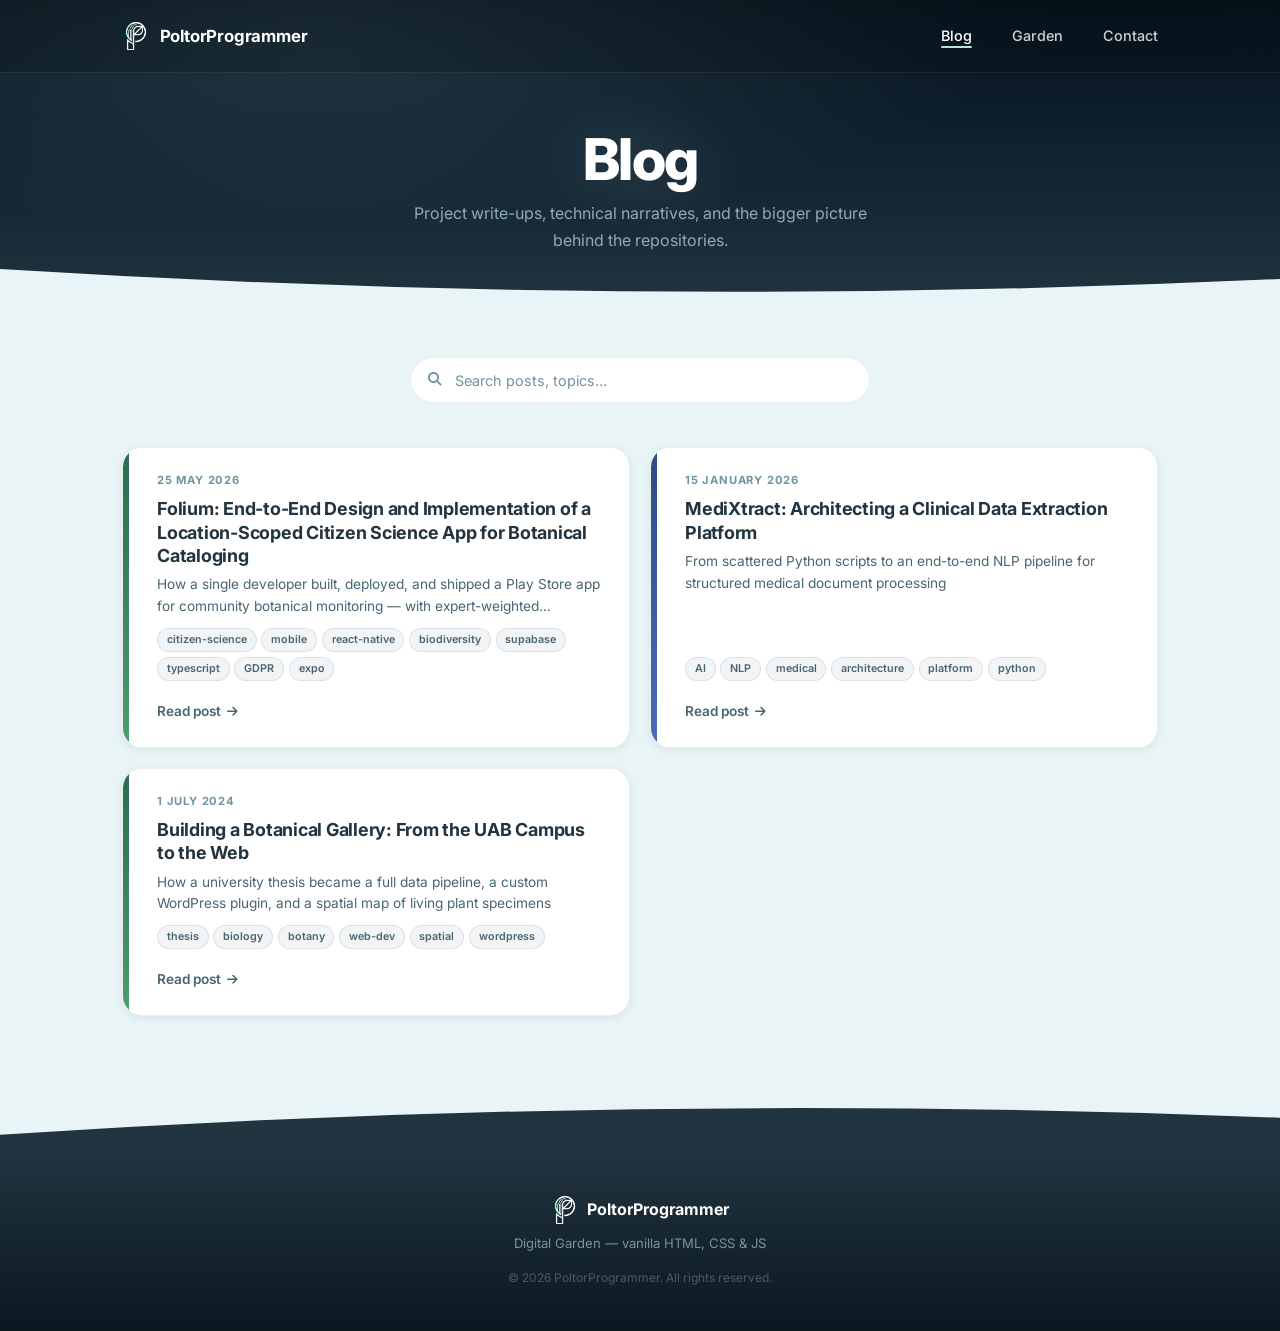
==== commit 2fff24dc: "Update styles and layout templates for dark mode support and SVG transitions" ====
--- a/blog.html
+++ b/blog.html
@@ -10,7 +10,8 @@
     <link rel="preconnect" href="https://fonts.gstatic.com" crossorigin>
     <link href="https://fonts.googleapis.com/css2?family=Inter:wght@300;400;500;600;700;800&display=swap" rel="stylesheet">
     <link rel="stylesheet" href="https://cdnjs.cloudflare.com/ajax/libs/font-awesome/6.5.0/css/all.min.css">
-    <link rel="icon" type="image/png" href="assets/logo/logo-poltorprogrammer-squared.png">
+    <link rel="icon" type="image/png" href="assets/logo/logo-poltorprogrammer-squared.png" media="(prefers-color-scheme: dark)">
+    <link rel="icon" type="image/png" href="assets/logo/logo-poltorprogrammer-squared-inverted.png" media="(prefers-color-scheme: light)">
     <link rel="stylesheet" href="css/style.css">
 </head>
 <body>
@@ -46,7 +47,7 @@
         </div>
         <div class="page-header-curve">
             <svg viewBox="0 0 1440 40" preserveAspectRatio="none" xmlns="http://www.w3.org/2000/svg">
-                <path d="M0,0 Q720,40 1440,10 L1440,40 L0,40 Z" fill="#e8f4f6"/>
+                <path d="M0,0 Q720,40 1440,10 L1440,40 L0,40 Z"/>
             </svg>
         </div>
     </header>
@@ -75,6 +76,11 @@
             </div>
 
         </div>
+        <div class="section-curve">
+            <svg viewBox="0 0 1440 70" preserveAspectRatio="none" xmlns="http://www.w3.org/2000/svg">
+                <path d="M0,50 Q720,0 1440,30 L1440,70 L0,70 Z" style="fill: var(--primary-dark);" />
+            </svg>
+        </div>
     </section>
 
     <!-- ── Footer ────────────────────────────────────────── -->
--- a/css/style.css
+++ b/css/style.css
@@ -2,12 +2,15 @@
    VARIABLES & RESET
    ============================================= */
 :root {
+    /* ── LIGHT MODE (Default) ────────────────────────── */
     --primary:       #476573;
     --primary-light: #6f959e;
     --primary-dark:  #223440;
     --secondary:     #a44125;
     --accent:        #bedde2;
     --bg:            #e8f4f6;
+    --bg-sec:        #ffffff;
+    --card-bg:       #ffffff;
     --text-dark:     #223440;
     --text-mid:      #476573;
     --text-light:    #6f959e;
@@ -21,6 +24,16 @@
     --shadow-lg:  0 8px 40px rgba(34, 52, 64, 0.18);
     --shadow-glow:0 0 30px   rgba(111, 149, 158, 0.25);
 
+    --border-color:       rgba(71, 101, 115, 0.1);
+    --border-hover:       rgba(71, 101, 115, 0.22);
+    --tech-pill-text:     var(--primary);
+    --tech-pill-bg:       rgba(71, 101, 115, 0.07);
+    --tech-pill-border:   rgba(71, 101, 115, 0.14);
+    --filter-active-bg:   var(--primary-dark);
+    --md-heading-color:   var(--primary-dark);
+    --md-border-color:     rgba(71, 101, 115, 0.12);
+    --hover-link-color:   var(--primary-dark);
+
     --radius-sm: 6px;
     --radius-md: 12px;
     --radius-lg: 20px;
@@ -31,6 +44,41 @@
 
     --container:  1100px;
     --nav-height: 72px;
+}
+
+@media (prefers-color-scheme: dark) {
+    :root {
+        /* ── DARK MODE ────────────────────────────────── */
+        --primary:       #597c8c;
+        --primary-light: #7da5b0;
+        --primary-dark:  #142027;
+        --secondary:     #d46448;
+        --accent:        #bedde2;
+        --bg:            #1b2a32;
+        --bg-sec:        #142027;
+        --card-bg:       #223440;
+        --text-dark:     #f0f5f7;
+        --text-mid:      #a0b6c2;
+        --text-light:    #7c96a3;
+
+        --glass:         rgba(255, 255, 255, 0.05);
+        --glass-border:  rgba(255, 255, 255, 0.1);
+
+        --shadow-sm:  0 2px 8px  rgba(7, 18, 25, 0.3);
+        --shadow-md:  0 4px 20px rgba(7, 18, 25, 0.4);
+        --shadow-lg:  0 8px 40px rgba(7, 18, 25, 0.5);
+        --shadow-glow:0 0 30px   rgba(111, 149, 158, 0.12);
+
+        --border-color:       rgba(255, 255, 255, 0.08);
+        --border-hover:       rgba(111, 149, 158, 0.35);
+        --tech-pill-text:     var(--primary-light);
+        --tech-pill-bg:       rgba(111, 149, 158, 0.1);
+        --tech-pill-border:   rgba(111, 149, 158, 0.2);
+        --filter-active-bg:   var(--primary);
+        --md-heading-color:   var(--text-dark);
+        --md-border-color:     rgba(255, 255, 255, 0.1);
+        --hover-link-color:   var(--primary-light);
+    }
 }
 
 *, *::before, *::after { box-sizing: border-box; margin: 0; padding: 0; }
@@ -173,7 +221,7 @@
     background:
         radial-gradient(ellipse at 25% 15%, rgba(111, 149, 158, 0.2) 0%, transparent 45%),
         linear-gradient(180deg, rgba(7, 18, 25, 0.65) 0%, rgba(34, 52, 64, 0.65) 100%),
-        url('../assets/landscape/main_page-background-lowpoly_clean_aquascape.png') no-repeat center center;
+        url('../assets/landscape/main_page-background-lowpoly_clean_aquascape.webp') no-repeat center center;
     background-size: cover;
 }
 .particles-container {
@@ -331,6 +379,21 @@
 }
 .hero-curve svg { display: block; width: 100%; height: 70px; }
 
+.section-curve {
+    position: absolute;
+    bottom: 0; left: 0; right: 0;
+    pointer-events: none;
+    z-index: 10;
+}
+.section-curve svg { display: block; width: 100%; height: 60px; }
+
+/* SVG path fills matching theme variables */
+.hero-curve path { fill: var(--bg); }
+.page-header-curve path { fill: var(--bg); }
+.curve-to-main path { fill: var(--bg); }
+.curve-to-sec path { fill: var(--bg-sec); }
+.curve-to-footer path { fill: var(--primary-dark); }
+
 /* =============================================
    PARTICLES
    ============================================= */
@@ -399,7 +462,8 @@
    PROJECTS SECTION
    ============================================= */
 .projects-section {
-    padding: 6rem 0 5rem;
+    position: relative;
+    padding: 6rem 0 8.5rem;
     background: var(--bg);
 }
 
@@ -428,9 +492,9 @@
 .search-input {
     width: 100%;
     padding: 0.85rem 1.1rem 0.85rem 2.75rem;
-    border: 1.5px solid rgba(71, 101, 115, 0.18);
+    border: 1.5px solid var(--border-color);
     border-radius: var(--radius-xl);
-    background: var(--white);
+    background: var(--card-bg);
     font-family: inherit;
     font-size: 0.9rem;
     color: var(--text-dark);
@@ -452,8 +516,8 @@
 .filter-btn {
     padding: 0.45rem 1.15rem;
     border-radius: var(--radius-xl);
-    border: 1.5px solid rgba(71, 101, 115, 0.18);
-    background: var(--white);
+    border: 1.5px solid var(--border-color);
+    background: var(--card-bg);
     color: var(--text-mid);
     font-family: inherit;
     font-size: 0.82rem;
@@ -466,8 +530,8 @@
     color: var(--primary);
 }
 .filter-btn.active {
-    background: var(--primary-dark);
-    border-color: var(--primary-dark);
+    background: var(--filter-active-bg);
+    border-color: var(--filter-active-bg);
     color: var(--white);
 }
 
@@ -514,10 +578,10 @@
    PROJECT CARD
    ============================================= */
 .project-card {
-    background: var(--white);
+    background: var(--card-bg);
     border-radius: var(--radius-lg);
     overflow: hidden;
-    border: 1px solid rgba(71, 101, 115, 0.1);
+    border: 1px solid var(--border-color);
     box-shadow: var(--shadow-sm);
     display: flex;
     flex-direction: column;
@@ -529,7 +593,7 @@
 .project-card:hover {
     transform: translateY(-8px);
     box-shadow: var(--shadow-lg), var(--shadow-glow);
-    border-color: rgba(71, 101, 115, 0.22);
+    border-color: var(--border-hover);
 }
 
 .card-cover {
@@ -625,6 +689,7 @@
     flex: 1;
     display: -webkit-box;
     -webkit-line-clamp: 3;
+    line-clamp: 3;
     -webkit-box-orient: vertical;
     overflow: hidden;
 }
@@ -636,12 +701,12 @@
 }
 .tech-pill {
     padding: 0.18rem 0.55rem;
-    background: rgba(71, 101, 115, 0.07);
-    border: 1px solid rgba(71, 101, 115, 0.14);
+    background: var(--tech-pill-bg);
+    border: 1px solid var(--tech-pill-border);
     border-radius: var(--radius-xl);
     font-size: 0.7rem;
     font-weight: 500;
-    color: var(--primary);
+    color: var(--tech-pill-text);
 }
 .btn-read-more {
     display: inline-flex;
@@ -652,12 +717,12 @@
     align-self: flex-start;
     font-size: 0.85rem;
     font-weight: 600;
-    color: var(--primary-dark);
+    color: var(--primary);
     transition: gap var(--transition), color var(--transition);
     pointer-events: none;
 }
 .btn-read-more i { font-size: 0.75rem; transition: transform var(--transition); }
-.project-card:hover .btn-read-more { color: var(--primary); gap: 0.65rem; }
+.project-card:hover .btn-read-more { color: var(--primary-light); gap: 0.65rem; }
 .project-card:hover .btn-read-more i { transform: translateX(4px); }
 
 /* =============================================
@@ -679,8 +744,8 @@
     align-items: center;
     gap: 1.2rem;
     padding: 1.4rem 1.6rem;
-    background: var(--white);
-    border: 1px solid rgba(71, 101, 115, 0.1);
+    background: var(--card-bg);
+    border: 1px solid var(--border-color);
     border-radius: var(--radius-lg);
     box-shadow: var(--shadow-sm);
     transition: transform var(--transition), box-shadow var(--transition), border-color var(--transition);
@@ -688,7 +753,7 @@
 .contact-card:hover {
     transform: translateY(-5px);
     box-shadow: var(--shadow-md);
-    border-color: rgba(71, 101, 115, 0.22);
+    border-color: var(--border-hover);
 }
 .contact-icon {
     width: 50px; height: 50px;
@@ -899,7 +964,8 @@
 
 /* Markdown body */
 .project-main {
-    padding: 3.5rem 0 5rem;
+    position: relative;
+    padding: 3.5rem 0 8.5rem;
     background: var(--bg);
 }
 .markdown-body {
@@ -913,20 +979,23 @@
 .markdown-body h2,
 .markdown-body h3,
 .markdown-body h4 {
-    color: var(--primary-dark);
+    color: var(--md-heading-color);
     font-weight: 700;
     letter-spacing: -0.4px;
     margin: 2rem 0 0.75rem;
     line-height: 1.25;
 }
 .markdown-body h1 { font-size: 1.9rem; letter-spacing: -0.8px; }
-.markdown-body h2 { font-size: 1.45rem; border-bottom: 2px solid rgba(71,101,115,0.12); padding-bottom: 0.4rem; }
+.markdown-body h2 { font-size: 1.45rem; border-bottom: 2px solid var(--md-border-color); padding-bottom: 0.4rem; }
 .markdown-body h3 { font-size: 1.15rem; }
 .markdown-body p  { margin-bottom: 1.1rem; }
 .markdown-body ul,
 .markdown-body ol { margin: 0.75rem 0 1.1rem 1.5rem; }
 .markdown-body li { margin-bottom: 0.4rem; }
 .markdown-body strong { font-weight: 700; color: var(--entry-accent, var(--primary-dark)); }
+@media (prefers-color-scheme: dark) {
+    .markdown-body strong { color: var(--entry-accent-dark, var(--primary-light)); }
+}
 .markdown-body em { font-style: italic; color: var(--text-mid); }
 .markdown-body code {
     background: rgba(71,101,115,0.09);
@@ -970,7 +1039,7 @@
     text-underline-offset: 3px;
     transition: color var(--transition);
 }
-.markdown-body a:hover { color: var(--primary-dark); }
+.markdown-body a:hover { color: var(--hover-link-color); }
 .markdown-body hr {
     border: none;
     border-top: 1px solid rgba(71,101,115,0.15);
@@ -1064,14 +1133,14 @@
 .markdown-body th {
     background: rgba(71,101,115,0.08);
     font-weight: 600;
-    color: var(--primary-dark);
+    color: var(--md-heading-color);
     padding: 0.65rem 1rem;
-    border: 1px solid rgba(71,101,115,0.15);
+    border: 1px solid var(--md-border-color);
     text-align: left;
 }
 .markdown-body td {
     padding: 0.6rem 1rem;
-    border: 1px solid rgba(71,101,115,0.1);
+    border: 1px solid var(--border-color);
 }
 
 /* GitHub-style alert blocks */
@@ -1191,7 +1260,8 @@
    ABOUT SECTION  (index.html)
    ============================================= */
 .about-section {
-    padding: 5.5rem 0 3.5rem;
+    position: relative;
+    padding: 5.5rem 0 6.5rem;
     background: var(--bg);
 }
 .about-inner {
@@ -1223,7 +1293,8 @@
    DOMAINS SECTION  (index.html)
    ============================================= */
 .domains-section {
-    padding: 5rem 0 5.5rem;
+    position: relative;
+    padding: 5rem 0 8.5rem;
     background: var(--bg);
 }
 .domains-intro {
@@ -1245,8 +1316,8 @@
     flex-direction: column;
     gap: 0.7rem;
     padding: 1.4rem 1.3rem;
-    background: var(--white);
-    border: 1px solid rgba(71, 101, 115, 0.1);
+    background: var(--card-bg);
+    border: 1px solid var(--border-color);
     border-radius: var(--radius-lg);
     box-shadow: var(--shadow-sm);
     transition: transform var(--transition), box-shadow var(--transition), border-color var(--transition);
@@ -1254,7 +1325,7 @@
 .domain-card:hover {
     transform: translateY(-6px);
     box-shadow: var(--shadow-md), var(--shadow-glow);
-    border-color: rgba(71, 101, 115, 0.22);
+    border-color: var(--border-hover);
 }
 .domain-icon-wrap {
     width: 44px; height: 44px;
@@ -1298,7 +1369,7 @@
     transition: gap var(--transition), color var(--transition);
     margin-top: 0.1rem;
 }
-.domain-card:hover .domain-link { gap: 0.55rem; color: var(--primary-dark); }
+.domain-card:hover .domain-link { gap: 0.55rem; color: var(--hover-link-color); }
 
 @media (max-width: 600px) {
     .domains-grid { grid-template-columns: repeat(2, 1fr); }
@@ -1312,8 +1383,9 @@
    BLOG PREVIEW — Home page section
    ============================================= */
 .blog-preview-section {
-    padding: 5rem 0 5.5rem;
-    background: var(--white);
+    position: relative;
+    padding: 5rem 0 8.5rem;
+    background: var(--bg-sec);
 }
 .blog-preview-intro {
     max-width: 640px;
@@ -1350,8 +1422,8 @@
 .blog-card {
     display: flex;
     flex-direction: row;
-    background: var(--white);
-    border: 1px solid rgba(71, 101, 115, 0.1);
+    background: var(--card-bg);
+    border: 1px solid var(--border-color);
     border-radius: var(--radius-lg);
     box-shadow: var(--shadow-sm);
     overflow: hidden;
@@ -1363,7 +1435,7 @@
 .blog-card:hover {
     transform: translateY(-4px);
     box-shadow: var(--shadow-md);
-    border-color: rgba(71, 101, 115, 0.2);
+    border-color: var(--border-hover);
 }
 
 .blog-card-accent {
@@ -1411,6 +1483,7 @@
     flex: 1;
     display: -webkit-box;
     -webkit-line-clamp: 2;
+    line-clamp: 2;
     -webkit-box-orient: vertical;
     overflow: hidden;
 }
@@ -1437,6 +1510,8 @@
     padding-top: 0.4rem;
     pointer-events: none;
 }
+.blog-card:hover .btn-read-more { color: var(--primary-light); gap: 0.65rem; }
+.blog-card:hover .btn-read-more i { transform: translateX(4px); }
 
 .blog-loading {
     text-align: center;
@@ -1510,12 +1585,12 @@
     align-items: center;
     gap: 0.4rem;
     padding: 0.42rem 1rem;
-    background: var(--white);
-    border: 1px solid rgba(71, 101, 115, 0.15);
+    background: var(--card-bg);
+    border: 1px solid var(--border-color);
     border-radius: var(--radius-xl);
     font-size: 0.78rem;
     font-weight: 600;
-    color: var(--primary-dark);
+    color: var(--text-dark);
     box-shadow: var(--shadow-sm);
     transition: border-color var(--transition), box-shadow var(--transition), transform var(--transition), color var(--transition);
     text-transform: capitalize;
